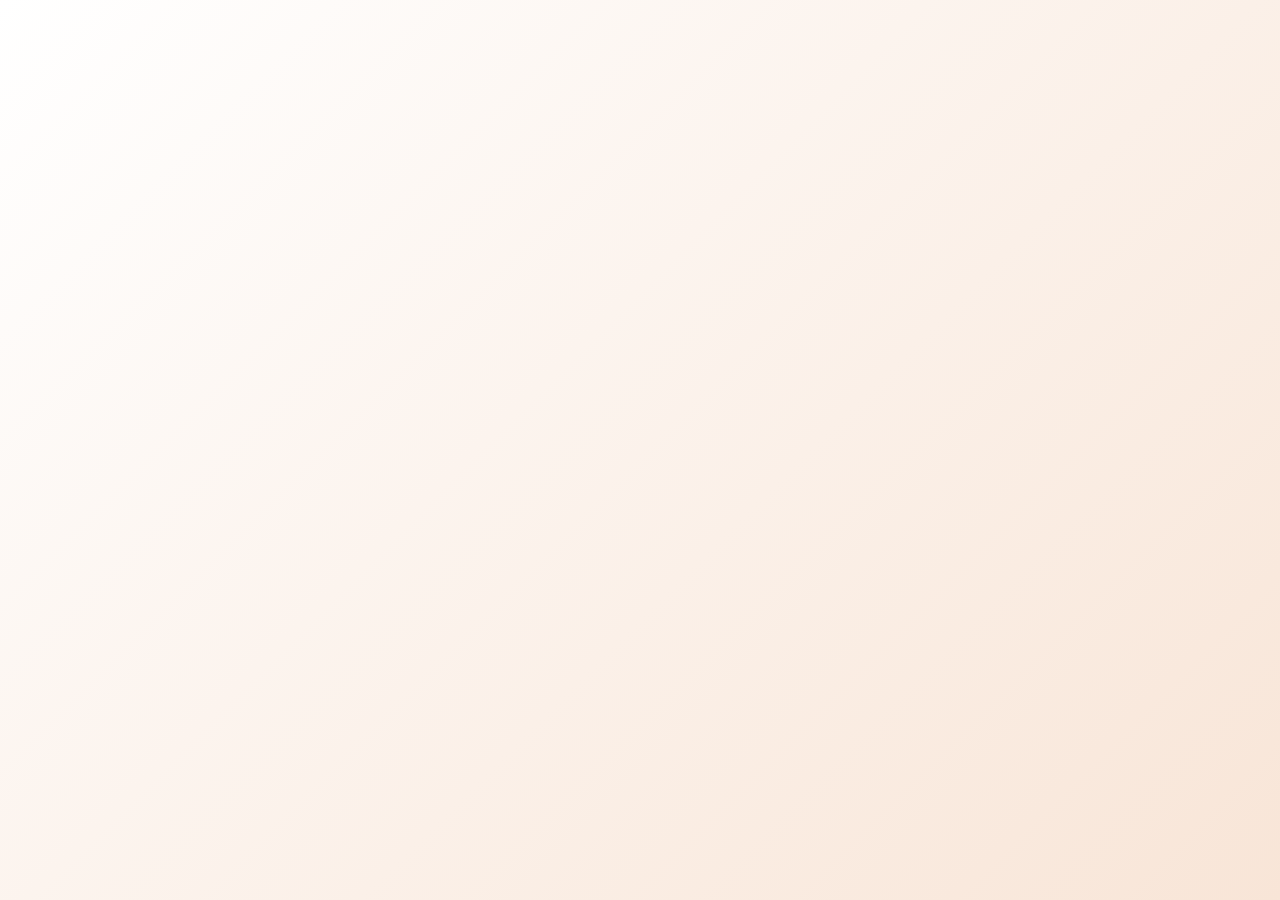
==== index.html @ f6bb000c "feat: udpate" ====
<!doctype html>
<html lang="en">
<head>
  <meta charset="UTF-8" />
  <meta name="viewport" content="width=device-width, initial-scale=1.0" />
  <link rel="stylesheet" href="styles/styles.css" />
  <link rel="icon" href="images/initial-white.png" />
  <title>Tai'veyon Shaw</title>
</head>
<body>
  <div id="header"></div>
  <main id="content"></main>
  <div id="footer"></div>
  <script src="js/main.js"></script> <!-- remove type="module" unless needed -->
</body>
</html>
---- styles/styles.css ----
/* ---- Reset & Base ---- */
* {
    margin: 0;
    padding: 0;
    box-sizing: border-box;
}

:root {
    font-family: Inter, ui-sans-serif, system-ui, -apple-system, BlinkMacSystemFont, Segoe UI, Roboto, Helvetica Neue, Arial, Noto Sans, sans-serif;
    color-scheme: light;

    /* Light theme (default) */
    --text-primary: #374151;
    --text-secondary: #6b7280;
    --text-accent: #3b82f6;
    --bg-primary: #ffffff;
    --bg-secondary: #f8e5d7;
    --border: #e5e7eb;
    --logo-bg: url("../images/initial-black.png");
}

/* Dark theme class (no inline styles needed) */
.dark {
    color-scheme: dark;
    --text-primary: #e5e7eb;
    --text-secondary: #9ca3af;
    --text-accent: #60a5fa;
    --bg-primary: #121212;
    --bg-secondary: #161618;
    --border: #374151;
    --logo-bg: url("../images/initial-white.png");
}

/* ---- Body ---- */
body {
    color: var(--text-secondary);
    background: linear-gradient(135deg, var(--bg-primary) 0%, var(--bg-secondary) 100%);
    transition: background 0.3s ease, color 0.3s ease;
    position: relative;
    overflow-x: hidden;
    min-height: 100vh;
}

/* ---- Header ---- */
.header {
  position: fixed;
  top: 0;
  left: 0;
  right: 0;
  z-index: 40;
}

.logo {
  display: inline-block;
  width: 48px;
  height: 48px;
  background-image: var(--logo-bg);
  background-size: contain;
  background-repeat: no-repeat;
  background-position: center;
}

.nav {
  display: flex;
  padding: 20px;
  max-height: 90px;
}

.nav-right {
  margin-left: auto;
  display: flex;
  gap: 20px;
  align-items: center;
}

.nav-left {
  margin-right: auto;
}

.nav-link {
  color: var(--text-secondary);
  text-decoration: none;
  padding: 8px 4px;
  font-size: 18px;
  font-weight: 500;
  transition: color 0.3s ease;
}

.nav-link:hover {
  color: var(--text-primary);
}

/* Active page indicator */
.nav-link.active {
  color: var(--text-accent);
  border-bottom: 2px solid var(--text-accent);
}

.theme-toggle {
  background: none;
  border: none;
  color: var(--text-secondary);
  cursor: pointer;
  padding: 8px 4px;
  font-size: 18px;
  border-radius: 8px;
  transition: color 0.3s ease;
}

.theme-toggle:hover {
  color: var(--text-primary);
}

/* ---- Main content ---- */
.main {
  padding: 40px 28px 0;
  max-width: 90ch;
  margin: 0 auto;
  margin-top: 70px;
}

/* ---- Typography ---- */
.prose {
  color: var(--text-secondary);
  line-height: 1.7;
}

.prose h1 {
  color: var(--text-primary);
  font-size: 2rem;
  font-weight: 700;
  margin-bottom: 0;
  animation: slideInFromBottom 0.8s ease-out;
}

.project h1 {
  color: var(--text-primary);
  font-size: 2rem;
  font-weight: 700;
  margin-bottom: 0;
  animation: slideInFromBottom 0.8s ease-out;
}

@keyframes slideInFromBottom {
  from {
    opacity: 0;
    transform: translateY(50px);
  }
  to {
    opacity: 1;
    transform: translateY(0);
  }
}

.prose p {
  animation: slideInContent 0.8s ease-out 0.2s both;
  font-size: 1.15rem;
  line-height: 1.65;
  margin-top: 1.25em;
  margin-bottom: 1.25em;
}

.project p {
  animation: slideInContent 0.8s ease-out 0.2s both;
  font-size: 1.15rem;
  line-height: 1.65;
  margin-bottom: 0.5em;
}

@keyframes slideInContent {
  from {
    opacity: 0;
    transform: translateY(30px);
  }
  to {
    opacity: 1;
    transform: translateY(0);
  }
}

.prose a {
  color: var(--text-accent);
  text-decoration: none;
  transition: color 0.2s ease;
}

.prose a:hover {
  text-decoration: underline;
}

.project a {
  color: var(--text-accent);
  text-decoration: none;
  transition: color 0.2s ease;
}

.project a:hover {
  text-decoration: underline;
}

/* ---- Project cards (optional, see design ideas) ---- */
.project {
  color: var(--text-secondary);
  line-height: 1.7;
  padding: 1rem 0;
}

.project h2 {
  color: var(--text-primary);
  font-size: 1.5rem;
  margin-bottom: 0.25rem;
}

.project-card {
  border: 1px solid var(--border);
  border-radius: 12px;
  padding: 1.5rem;
  margin-bottom: 1.5rem;
  background: var(--bg-primary);
  transition: transform 0.2s ease, box-shadow 0.2s ease;
}

.project-card:hover {
  transform: translateY(-2px);
  box-shadow: 0 4px 12px rgba(0, 0, 0, 0.1);
}

/* ---- Social links ---- */
.social-section {
  border-top: 1px solid var(--border);
  padding: 1rem 0;
  margin-top: 2rem;
}

.social-links {
  display: flex;
  flex-wrap: wrap;
  gap: 12px;
  margin-top: 0.5rem;
}

.social-link {
  display: inline-flex;
  align-items: center;
  gap: 6px;
  color: var(--text-secondary);
  text-decoration: none;
  transition: color 0.2s ease;
}

.social-link:hover {
  color: var(--text-primary);
}

.social-icon {
  display: flex;
  align-items: center;
  opacity: 0.75;
}

.social-text {
  margin-top: 0.5rem;
  margin-bottom: 1rem;
  font-size: 1.03rem;
}

.social-link:hover .social-icon {
  transform: scale(1.2);
  transition: transform 0.2s ease;
}

/* ---- Footer ---- */
.footer {
  text-align: center;
  color: var(--text-secondary);
  opacity: 0.5;
  font-size: 14px;
  animation: slideInFromBottom 0.8s ease-out 1.2s both;
  max-width: 95ch;
  margin: 0 auto;
  padding: 2rem 0;
}

/* ---- Utility ---- */
.image-realign {
  padding-bottom: 0;
}

/* ---- Focus visibility ---- */
a:focus-visible,
button:focus-visible {
  outline: 2px solid var(--text-accent);
  outline-offset: 2px;
}

.sun-icon, .moon-icon {
  transition: opacity 0.3s ease;
}

/* ---- Mobile ---- */
@media (max-width: 768px) {
  .header {
    bottom: 0;
    top: auto;
  }

  .nav {
    gap: 12px;
    padding: 5px 15px;
    background-color: var(--bg-secondary);
    border-radius: 1rem 1rem 0 0;
  }

  .nav-link {
    padding: 6px 8px;
    font-size: 15px;
    font-weight: bold;
  }

  .main {
    padding: 20px 16px;
    margin-top: 0;
  }

  .prose h1 {
    font-size: 2.5rem;
  }

  .footer {
    margin-bottom: 85px;
    padding: 0 20px 2rem;
  }

  .nav-link.hide-mobile {
    display: none;
  }
}
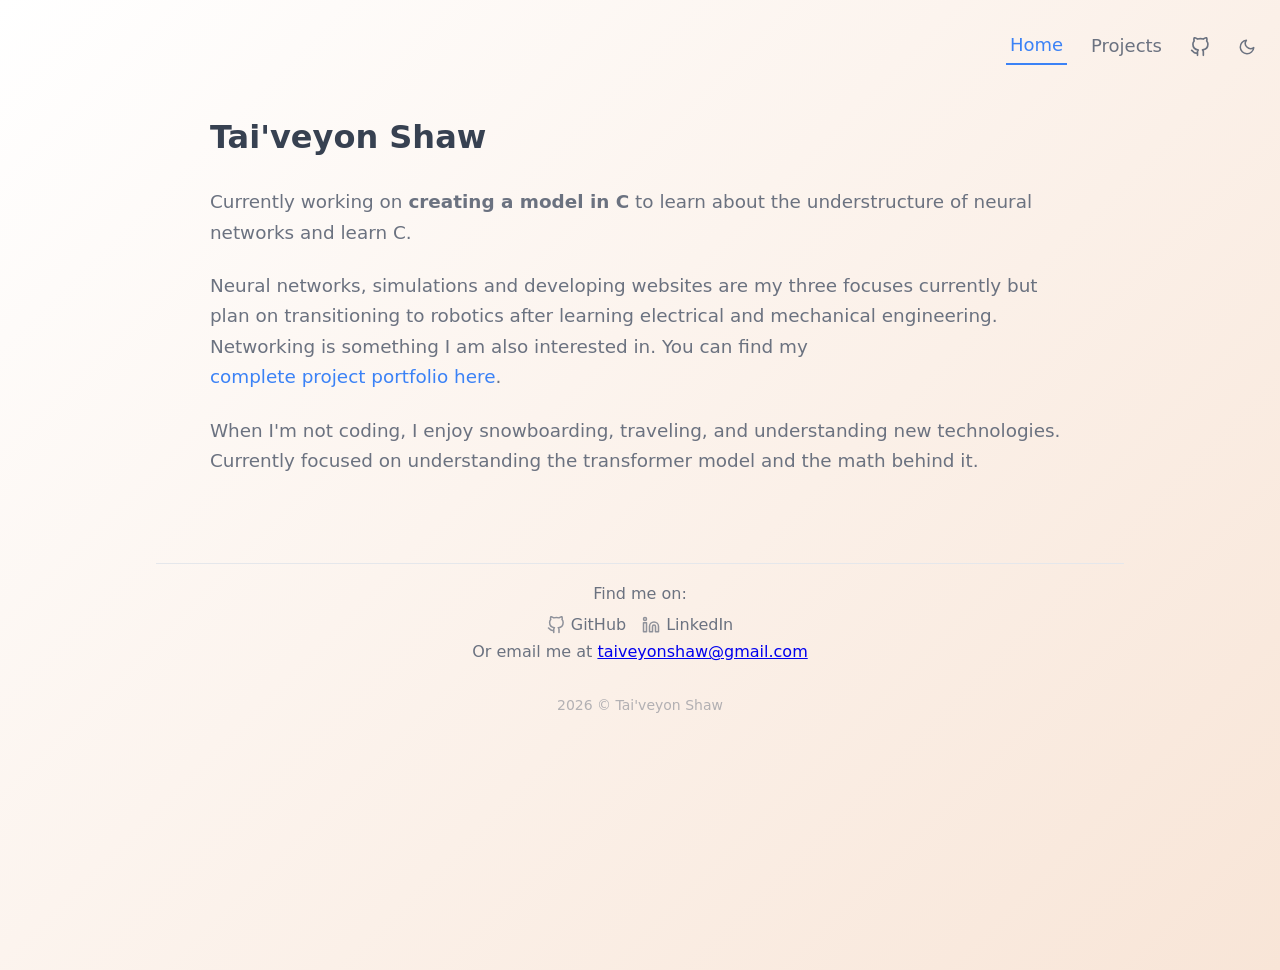
==== commit 6e3ad074: "feat: fix" ====
--- a/index.html
+++ b/index.html
@@ -11,6 +11,6 @@
   <div id="header"></div>
   <main id="content"></main>
   <div id="footer"></div>
-  <script src="js/main.js"></script> <!-- remove type="module" unless needed -->
+  <script src="js/main.js"></script>
 </body>
 </html>
--- a/styles/styles.css
+++ b/styles/styles.css
@@ -19,7 +19,7 @@
     --logo-bg: url("../images/initial-black.png");
 }
 
-/* Dark theme class (no inline styles needed) */
+/* Dark theme */
 .dark {
     color-scheme: dark;
     --text-primary: #e5e7eb;
@@ -198,7 +198,7 @@
   text-decoration: underline;
 }
 
-/* ---- Project cards (optional, see design ideas) ---- */
+/* ---- Project cards ---- */
 .project {
   color: var(--text-secondary);
   line-height: 1.7;
@@ -228,15 +228,20 @@
 /* ---- Social links ---- */
 .social-section {
   border-top: 1px solid var(--border);
-  padding: 1rem 0;
+  padding: 1.25rem 0;
   margin-top: 2rem;
+  display: flex;
+  flex-direction: column;
+  align-items: center;
+  gap: 0.5rem;
 }
 
 .social-links {
   display: flex;
   flex-wrap: wrap;
-  gap: 12px;
-  margin-top: 0.5rem;
+  justify-content: center;
+  gap: 16px;
+  margin-top: 0.25rem;
 }
 
 .social-link {
@@ -259,9 +264,7 @@
 }
 
 .social-text {
-  margin-top: 0.5rem;
-  margin-bottom: 1rem;
-  font-size: 1.03rem;
+  font-size: 1rem;
 }
 
 .social-link:hover .social-icon {
@@ -273,12 +276,16 @@
 .footer {
   text-align: center;
   color: var(--text-secondary);
-  opacity: 0.5;
-  font-size: 14px;
-  animation: slideInFromBottom 0.8s ease-out 1.2s both;
   max-width: 95ch;
   margin: 0 auto;
   padding: 2rem 0;
+  animation: slideInFromBottom 0.8s ease-out 1.2s both;
+}
+
+.footer-copy {
+  opacity: 0.5;
+  font-size: 14px;
+  margin-top: 1rem;
 }
 
 /* ---- Utility ---- */
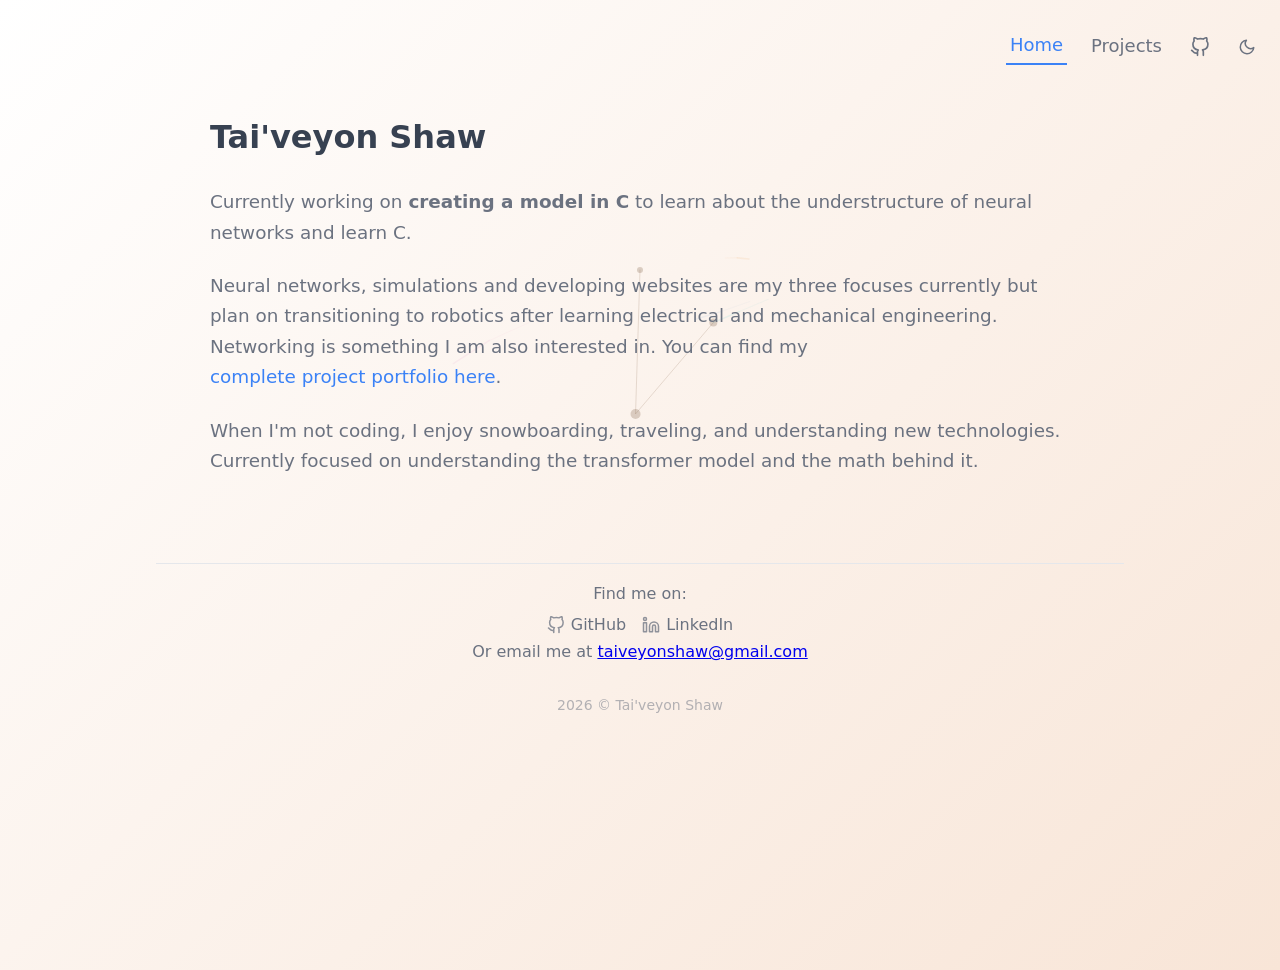
==== commit 44682c3f: "feat: bg" ====
--- a/index.html
+++ b/index.html
@@ -8,6 +8,7 @@
   <title>Tai'veyon Shaw</title>
 </head>
 <body>
+  <canvas id="pendulum-bg"></canvas>
   <div id="header"></div>
   <main id="content"></main>
   <div id="footer"></div>
--- a/styles/styles.css
+++ b/styles/styles.css
@@ -41,6 +41,16 @@
     min-height: 100vh;
 }
 
+/* ---- Pendulum background canvas ---- */
+#pendulum-bg {
+    position: fixed;
+    inset: 0;
+    width: 100%;
+    height: 100%;
+    pointer-events: none;
+    z-index: 0;
+}
+
 /* ---- Header ---- */
 .header {
   position: fixed;
@@ -111,6 +121,12 @@
   color: var(--text-primary);
 }
 
+/* ---- Make all page content sit above canvas ---- */
+#header, #content, #footer {
+  position: relative;
+  z-index: 1;
+}
+
 /* ---- Main content ---- */
 .main {
   padding: 40px 28px 0;
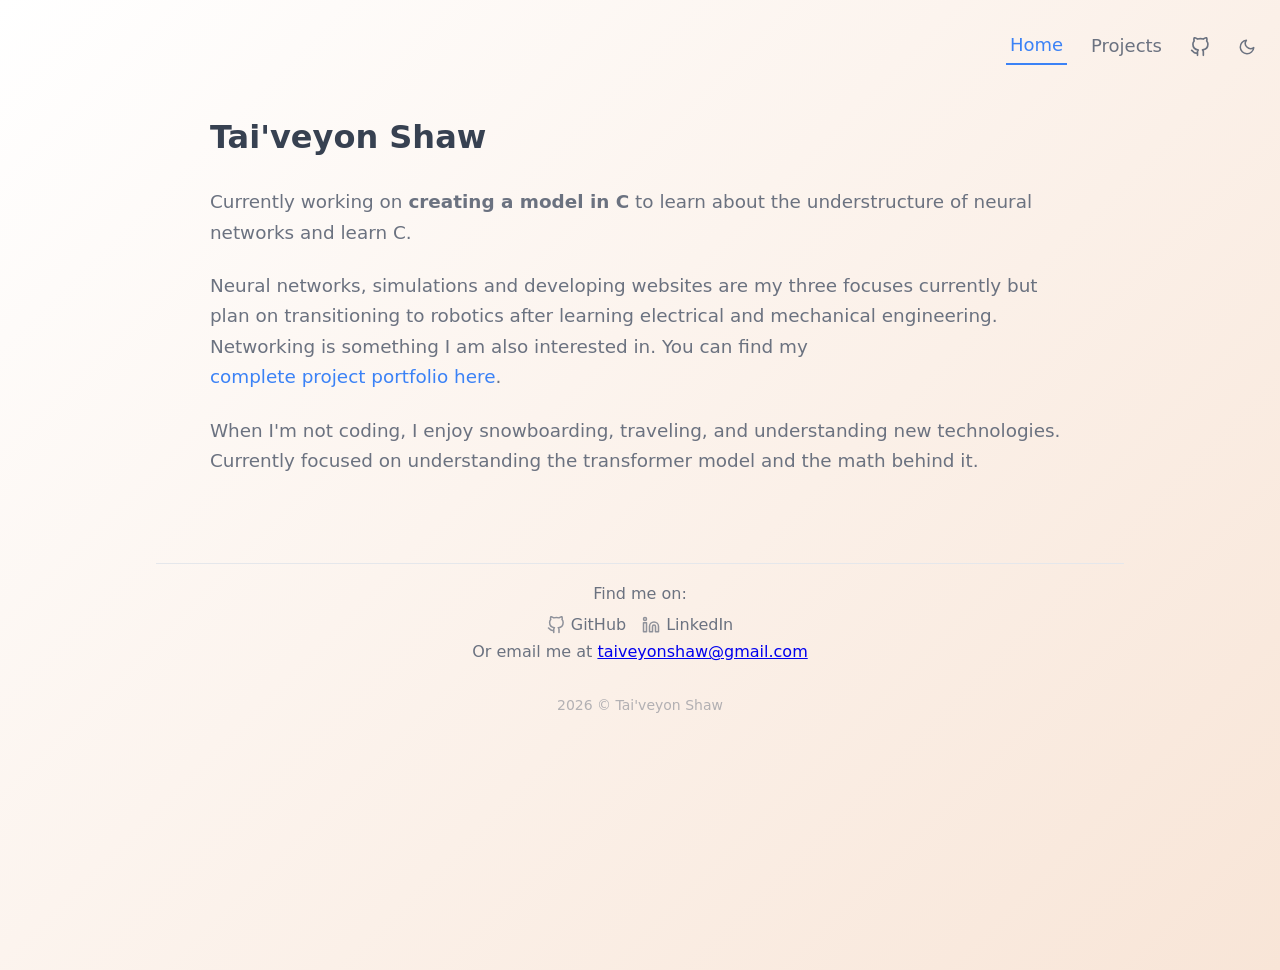
==== commit a5abdda1: "feat: bg:" ====
--- a/index.html
+++ b/index.html
@@ -8,7 +8,7 @@
   <title>Tai'veyon Shaw</title>
 </head>
 <body>
-  <canvas id="pendulum-bg"></canvas>
+  <canvas id="root-bg"></canvas>
   <div id="header"></div>
   <main id="content"></main>
   <div id="footer"></div>
--- a/styles/styles.css
+++ b/styles/styles.css
@@ -357,4 +357,19 @@
   .nav-link.hide-mobile {
     display: none;
   }
+}
+
+#root-bg {
+  position: fixed;
+  inset: 0;
+  width: 100%;
+  height: 100%;
+  pointer-events: none;
+  z-index: 0;
+  opacity: 1;
+}
+
+#header, #content, #footer {
+  position: relative;
+  z-index: 1;
 }
